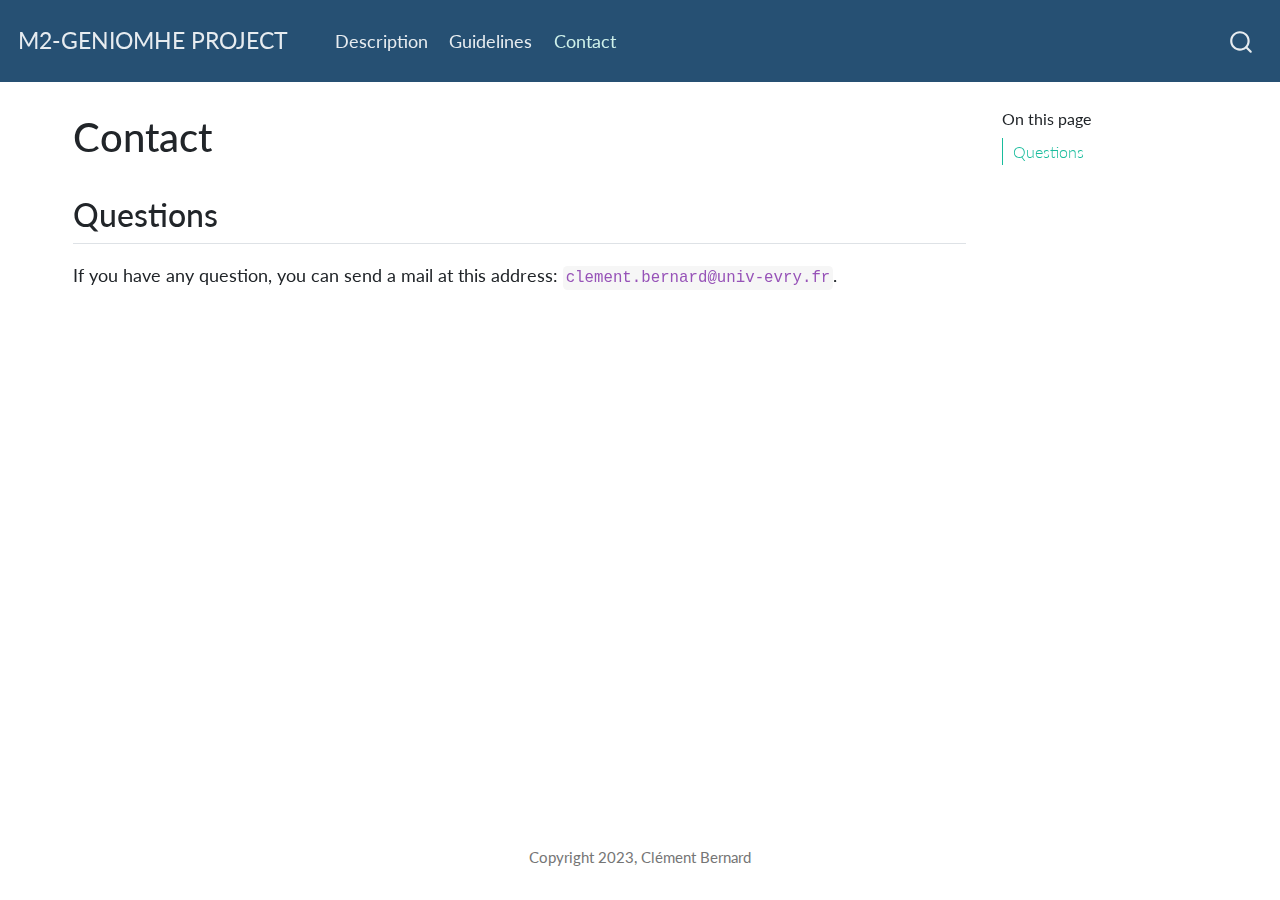
==== docs/pages/contact.html @ c9a7657a "add(website)" ====
<!DOCTYPE html>
<html xmlns="http://www.w3.org/1999/xhtml" lang="en" xml:lang="en"><head>

<meta charset="utf-8">
<meta name="generator" content="quarto-1.2.269">

<meta name="viewport" content="width=device-width, initial-scale=1.0, user-scalable=yes">


<title>M2-GENIOMHE PROJECT - Contact</title>
<style>
code{white-space: pre-wrap;}
span.smallcaps{font-variant: small-caps;}
div.columns{display: flex; gap: min(4vw, 1.5em);}
div.column{flex: auto; overflow-x: auto;}
div.hanging-indent{margin-left: 1.5em; text-indent: -1.5em;}
ul.task-list{list-style: none;}
ul.task-list li input[type="checkbox"] {
  width: 0.8em;
  margin: 0 0.8em 0.2em -1.6em;
  vertical-align: middle;
}
</style>


<script src="../site_libs/quarto-nav/quarto-nav.js"></script>
<script src="../site_libs/quarto-nav/headroom.min.js"></script>
<script src="../site_libs/clipboard/clipboard.min.js"></script>
<script src="../site_libs/quarto-search/autocomplete.umd.js"></script>
<script src="../site_libs/quarto-search/fuse.min.js"></script>
<script src="../site_libs/quarto-search/quarto-search.js"></script>
<meta name="quarto:offset" content="../">
<script src="../site_libs/quarto-html/quarto.js"></script>
<script src="../site_libs/quarto-html/popper.min.js"></script>
<script src="../site_libs/quarto-html/tippy.umd.min.js"></script>
<script src="../site_libs/quarto-html/anchor.min.js"></script>
<link href="../site_libs/quarto-html/tippy.css" rel="stylesheet">
<link href="../site_libs/quarto-html/quarto-syntax-highlighting.css" rel="stylesheet" id="quarto-text-highlighting-styles">
<script src="../site_libs/bootstrap/bootstrap.min.js"></script>
<link href="../site_libs/bootstrap/bootstrap-icons.css" rel="stylesheet">
<link href="../site_libs/bootstrap/bootstrap.min.css" rel="stylesheet" id="quarto-bootstrap" data-mode="light">
<script id="quarto-search-options" type="application/json">{
  "location": "navbar",
  "copy-button": false,
  "collapse-after": 3,
  "panel-placement": "end",
  "type": "overlay",
  "limit": 20,
  "language": {
    "search-no-results-text": "No results",
    "search-matching-documents-text": "matching documents",
    "search-copy-link-title": "Copy link to search",
    "search-hide-matches-text": "Hide additional matches",
    "search-more-match-text": "more match in this document",
    "search-more-matches-text": "more matches in this document",
    "search-clear-button-title": "Clear",
    "search-detached-cancel-button-title": "Cancel",
    "search-submit-button-title": "Submit"
  }
}</script>


<link rel="stylesheet" href="../styles.css">
</head>

<body class="nav-fixed">

<div id="quarto-search-results"></div>
  <header id="quarto-header" class="headroom fixed-top">
    <nav class="navbar navbar-expand-lg navbar-dark ">
      <div class="navbar-container container-fluid">
      <div class="navbar-brand-container">
    <a class="navbar-brand" href="../index.html">
    <span class="navbar-title">M2-GENIOMHE PROJECT</span>
    </a>
  </div>
          <button class="navbar-toggler" type="button" data-bs-toggle="collapse" data-bs-target="#navbarCollapse" aria-controls="navbarCollapse" aria-expanded="false" aria-label="Toggle navigation" onclick="if (window.quartoToggleHeadroom) { window.quartoToggleHeadroom(); }">
  <span class="navbar-toggler-icon"></span>
</button>
          <div class="collapse navbar-collapse" id="navbarCollapse">
            <ul class="navbar-nav navbar-nav-scroll me-auto">
  <li class="nav-item">
    <a class="nav-link" href="../index.html">
 <span class="menu-text">Description</span></a>
  </li>  
  <li class="nav-item">
    <a class="nav-link" href="../pages/guideline.html">
 <span class="menu-text">Guidelines</span></a>
  </li>  
  <li class="nav-item">
    <a class="nav-link active" href="../pages/contact.html" aria-current="page">
 <span class="menu-text">Contact</span></a>
  </li>  
</ul>
              <div id="quarto-search" class="" title="Search"></div>
          </div> <!-- /navcollapse -->
      </div> <!-- /container-fluid -->
    </nav>
</header>
<!-- content -->
<div id="quarto-content" class="quarto-container page-columns page-rows-contents page-layout-full page-navbar">
<!-- sidebar -->
<!-- margin-sidebar -->
    <div id="quarto-margin-sidebar" class="sidebar margin-sidebar">
        <nav id="TOC" role="doc-toc" class="toc-active">
    <h2 id="toc-title">On this page</h2>
   
  <ul>
  <li><a href="#questions" id="toc-questions" class="nav-link active" data-scroll-target="#questions">Questions</a></li>
  </ul>
</nav>
    </div>
<!-- main -->
<main class="content column-page-left" id="quarto-document-content">

<header id="title-block-header" class="quarto-title-block default">
<div class="quarto-title">
<h1 class="title">Contact</h1>
</div>



<div class="quarto-title-meta">

    
  
    
  </div>
  

</header>

<section id="questions" class="level2">
<h2 class="anchored" data-anchor-id="questions">Questions</h2>
<p>If you have any question, you can send a mail at this address: <code>clement.bernard@univ-evry.fr</code>.</p>


</section>

</main> <!-- /main -->
<script id="quarto-html-after-body" type="application/javascript">
window.document.addEventListener("DOMContentLoaded", function (event) {
  const toggleBodyColorMode = (bsSheetEl) => {
    const mode = bsSheetEl.getAttribute("data-mode");
    const bodyEl = window.document.querySelector("body");
    if (mode === "dark") {
      bodyEl.classList.add("quarto-dark");
      bodyEl.classList.remove("quarto-light");
    } else {
      bodyEl.classList.add("quarto-light");
      bodyEl.classList.remove("quarto-dark");
    }
  }
  const toggleBodyColorPrimary = () => {
    const bsSheetEl = window.document.querySelector("link#quarto-bootstrap");
    if (bsSheetEl) {
      toggleBodyColorMode(bsSheetEl);
    }
  }
  toggleBodyColorPrimary();  
  const icon = "";
  const anchorJS = new window.AnchorJS();
  anchorJS.options = {
    placement: 'right',
    icon: icon
  };
  anchorJS.add('.anchored');
  const clipboard = new window.ClipboardJS('.code-copy-button', {
    target: function(trigger) {
      return trigger.previousElementSibling;
    }
  });
  clipboard.on('success', function(e) {
    // button target
    const button = e.trigger;
    // don't keep focus
    button.blur();
    // flash "checked"
    button.classList.add('code-copy-button-checked');
    var currentTitle = button.getAttribute("title");
    button.setAttribute("title", "Copied!");
    let tooltip;
    if (window.bootstrap) {
      button.setAttribute("data-bs-toggle", "tooltip");
      button.setAttribute("data-bs-placement", "left");
      button.setAttribute("data-bs-title", "Copied!");
      tooltip = new bootstrap.Tooltip(button, 
        { trigger: "manual", 
          customClass: "code-copy-button-tooltip",
          offset: [0, -8]});
      tooltip.show();    
    }
    setTimeout(function() {
      if (tooltip) {
        tooltip.hide();
        button.removeAttribute("data-bs-title");
        button.removeAttribute("data-bs-toggle");
        button.removeAttribute("data-bs-placement");
      }
      button.setAttribute("title", currentTitle);
      button.classList.remove('code-copy-button-checked');
    }, 1000);
    // clear code selection
    e.clearSelection();
  });
  function tippyHover(el, contentFn) {
    const config = {
      allowHTML: true,
      content: contentFn,
      maxWidth: 500,
      delay: 100,
      arrow: false,
      appendTo: function(el) {
          return el.parentElement;
      },
      interactive: true,
      interactiveBorder: 10,
      theme: 'quarto',
      placement: 'bottom-start'
    };
    window.tippy(el, config); 
  }
  const noterefs = window.document.querySelectorAll('a[role="doc-noteref"]');
  for (var i=0; i<noterefs.length; i++) {
    const ref = noterefs[i];
    tippyHover(ref, function() {
      // use id or data attribute instead here
      let href = ref.getAttribute('data-footnote-href') || ref.getAttribute('href');
      try { href = new URL(href).hash; } catch {}
      const id = href.replace(/^#\/?/, "");
      const note = window.document.getElementById(id);
      return note.innerHTML;
    });
  }
  const findCites = (el) => {
    const parentEl = el.parentElement;
    if (parentEl) {
      const cites = parentEl.dataset.cites;
      if (cites) {
        return {
          el,
          cites: cites.split(' ')
        };
      } else {
        return findCites(el.parentElement)
      }
    } else {
      return undefined;
    }
  };
  var bibliorefs = window.document.querySelectorAll('a[role="doc-biblioref"]');
  for (var i=0; i<bibliorefs.length; i++) {
    const ref = bibliorefs[i];
    const citeInfo = findCites(ref);
    if (citeInfo) {
      tippyHover(citeInfo.el, function() {
        var popup = window.document.createElement('div');
        citeInfo.cites.forEach(function(cite) {
          var citeDiv = window.document.createElement('div');
          citeDiv.classList.add('hanging-indent');
          citeDiv.classList.add('csl-entry');
          var biblioDiv = window.document.getElementById('ref-' + cite);
          if (biblioDiv) {
            citeDiv.innerHTML = biblioDiv.innerHTML;
          }
          popup.appendChild(citeDiv);
        });
        return popup.innerHTML;
      });
    }
  }
});
</script>
</div> <!-- /content -->
<footer class="footer">
  <div class="nav-footer">
      <div class="nav-footer-center">Copyright 2023, Clément Bernard</div>
  </div>
</footer>



</body></html>
---- docs/site_libs/quarto-html/tippy.css ----
.tippy-box[data-animation=fade][data-state=hidden]{opacity:0}[data-tippy-root]{max-width:calc(100vw - 10px)}.tippy-box{position:relative;background-color:#333;color:#fff;border-radius:4px;font-size:14px;line-height:1.4;white-space:normal;outline:0;transition-property:transform,visibility,opacity}.tippy-box[data-placement^=top]>.tippy-arrow{bottom:0}.tippy-box[data-placement^=top]>.tippy-arrow:before{bottom:-7px;left:0;border-width:8px 8px 0;border-top-color:initial;transform-origin:center top}.tippy-box[data-placement^=bottom]>.tippy-arrow{top:0}.tippy-box[data-placement^=bottom]>.tippy-arrow:before{top:-7px;left:0;border-width:0 8px 8px;border-bottom-color:initial;transform-origin:center bottom}.tippy-box[data-placement^=left]>.tippy-arrow{right:0}.tippy-box[data-placement^=left]>.tippy-arrow:before{border-width:8px 0 8px 8px;border-left-color:initial;right:-7px;transform-origin:center left}.tippy-box[data-placement^=right]>.tippy-arrow{left:0}.tippy-box[data-placement^=right]>.tippy-arrow:before{left:-7px;border-width:8px 8px 8px 0;border-right-color:initial;transform-origin:center right}.tippy-box[data-inertia][data-state=visible]{transition-timing-function:cubic-bezier(.54,1.5,.38,1.11)}.tippy-arrow{width:16px;height:16px;color:#333}.tippy-arrow:before{content:"";position:absolute;border-color:transparent;border-style:solid}.tippy-content{position:relative;padding:5px 9px;z-index:1}
---- docs/site_libs/quarto-html/quarto-syntax-highlighting.css ----
/* quarto syntax highlight colors */
:root {
  --quarto-hl-ot-color: #003B4F;
  --quarto-hl-at-color: #657422;
  --quarto-hl-ss-color: #20794D;
  --quarto-hl-an-color: #5E5E5E;
  --quarto-hl-fu-color: #4758AB;
  --quarto-hl-st-color: #20794D;
  --quarto-hl-cf-color: #003B4F;
  --quarto-hl-op-color: #5E5E5E;
  --quarto-hl-er-color: #AD0000;
  --quarto-hl-bn-color: #AD0000;
  --quarto-hl-al-color: #AD0000;
  --quarto-hl-va-color: #111111;
  --quarto-hl-bu-color: inherit;
  --quarto-hl-ex-color: inherit;
  --quarto-hl-pp-color: #AD0000;
  --quarto-hl-in-color: #5E5E5E;
  --quarto-hl-vs-color: #20794D;
  --quarto-hl-wa-color: #5E5E5E;
  --quarto-hl-do-color: #5E5E5E;
  --quarto-hl-im-color: #00769E;
  --quarto-hl-ch-color: #20794D;
  --quarto-hl-dt-color: #AD0000;
  --quarto-hl-fl-color: #AD0000;
  --quarto-hl-co-color: #5E5E5E;
  --quarto-hl-cv-color: #5E5E5E;
  --quarto-hl-cn-color: #8f5902;
  --quarto-hl-sc-color: #5E5E5E;
  --quarto-hl-dv-color: #AD0000;
  --quarto-hl-kw-color: #003B4F;
}

/* other quarto variables */
:root {
  --quarto-font-monospace: SFMono-Regular, Menlo, Monaco, Consolas, "Liberation Mono", "Courier New", monospace;
}

pre > code.sourceCode > span {
  color: #003B4F;
}

code span {
  color: #003B4F;
}

code.sourceCode > span {
  color: #003B4F;
}

div.sourceCode,
div.sourceCode pre.sourceCode {
  color: #003B4F;
}

code span.ot {
  color: #003B4F;
}

code span.at {
  color: #657422;
}

code span.ss {
  color: #20794D;
}

code span.an {
  color: #5E5E5E;
}

code span.fu {
  color: #4758AB;
}

code span.st {
  color: #20794D;
}

code span.cf {
  color: #003B4F;
}

code span.op {
  color: #5E5E5E;
}

code span.er {
  color: #AD0000;
}

code span.bn {
  color: #AD0000;
}

code span.al {
  color: #AD0000;
}

code span.va {
  color: #111111;
}

code span.pp {
  color: #AD0000;
}

code span.in {
  color: #5E5E5E;
}

code span.vs {
  color: #20794D;
}

code span.wa {
  color: #5E5E5E;
  font-style: italic;
}

code span.do {
  color: #5E5E5E;
  font-style: italic;
}

code span.im {
  color: #00769E;
}

code span.ch {
  color: #20794D;
}

code span.dt {
  color: #AD0000;
}

code span.fl {
  color: #AD0000;
}

code span.co {
  color: #5E5E5E;
}

code span.cv {
  color: #5E5E5E;
  font-style: italic;
}

code span.cn {
  color: #8f5902;
}

code span.sc {
  color: #5E5E5E;
}

code span.dv {
  color: #AD0000;
}

code span.kw {
  color: #003B4F;
}

.prevent-inlining {
  content: "</";
}

/*# sourceMappingURL=debc5d5d77c3f9108843748ff7464032.css.map */
---- docs/styles.css ----
/* css styles */
body {
   h1 : black;
   }
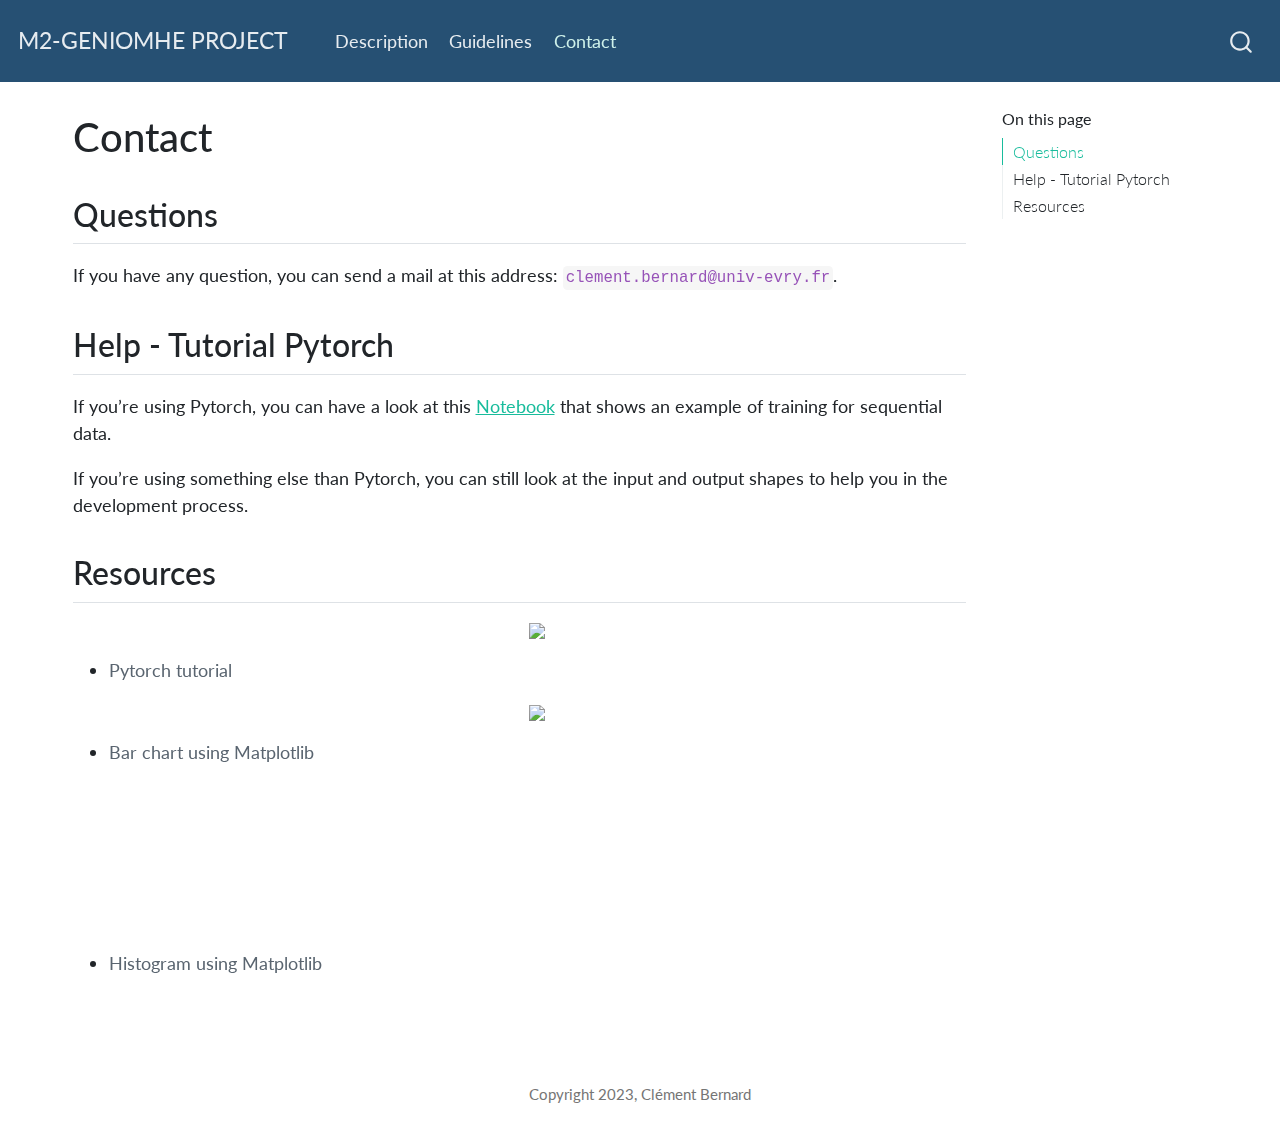
==== commit 077df8a6: "add(notebook example)" ====
--- a/docs/pages/contact.html
+++ b/docs/pages/contact.html
@@ -107,6 +107,8 @@
    
   <ul>
   <li><a href="#questions" id="toc-questions" class="nav-link active" data-scroll-target="#questions">Questions</a></li>
+  <li><a href="#help---tutorial-pytorch" id="toc-help---tutorial-pytorch" class="nav-link" data-scroll-target="#help---tutorial-pytorch">Help - Tutorial Pytorch</a></li>
+  <li><a href="#resources" id="toc-resources" class="nav-link" data-scroll-target="#resources">Resources</a></li>
   </ul>
 </nav>
     </div>
@@ -133,6 +135,34 @@
 <section id="questions" class="level2">
 <h2 class="anchored" data-anchor-id="questions">Questions</h2>
 <p>If you have any question, you can send a mail at this address: <code>clement.bernard@univ-evry.fr</code>.</p>
+</section>
+<section id="help---tutorial-pytorch" class="level2">
+<h2 class="anchored" data-anchor-id="help---tutorial-pytorch">Help - Tutorial Pytorch</h2>
+<p>If you’re using Pytorch, you can have a look at this <a href="https://colab.research.google.com/drive/1LmxkKsUhDXUnl3XW2-JEsZocPx2arepL?usp=sharing">Notebook</a> that shows an example of training for sequential data.</p>
+<p>If you’re using something else than Pytorch, you can still look at the input and output shapes to help you in the development process.</p>
+</section>
+<section id="resources" class="level2">
+<h2 class="anchored" data-anchor-id="resources">Resources</h2>
+<ul>
+<li><div class="quarto-figure quarto-figure-center">
+<figure class="figure">
+<p><img src="https://www.learnpytorch.io/02_pytorch_classification/.png" class="img-fluid figure-img"></p>
+<p></p><figcaption class="figure-caption">Pytorch tutorial</figcaption><p></p>
+</figure>
+</div></li>
+<li><div class="quarto-figure quarto-figure-center">
+<figure class="figure">
+<p><img src="https://pythonspot.com/matplotlib-bar-chart/.png" class="img-fluid figure-img"></p>
+<p></p><figcaption class="figure-caption">Bar chart using Matplotlib</figcaption><p></p>
+</figure>
+</div></li>
+<li><div class="quarto-figure quarto-figure-center">
+<figure class="figure">
+<p><embed src="https://matplotlib.org/stable/api/_as_gen/matplotlib.pyplot.hist.html" class="img-fluid"></p>
+<p></p><figcaption class="figure-caption">Histogram using Matplotlib</figcaption><p></p>
+</figure>
+</div></li>
+</ul>
 
 
 </section>
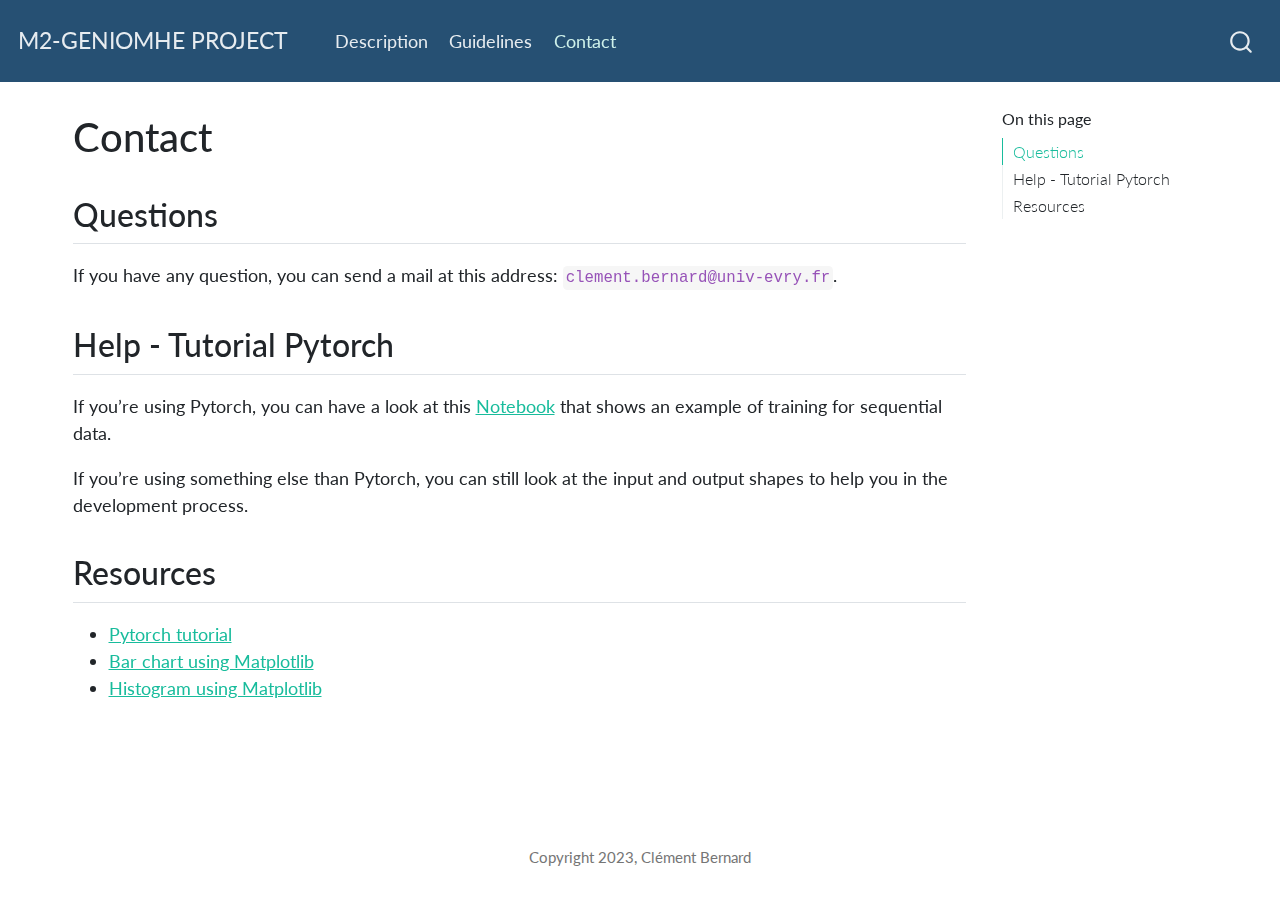
==== commit a675d8a2: "fix(typo)" ====
--- a/docs/pages/contact.html
+++ b/docs/pages/contact.html
@@ -144,24 +144,9 @@
 <section id="resources" class="level2">
 <h2 class="anchored" data-anchor-id="resources">Resources</h2>
 <ul>
-<li><div class="quarto-figure quarto-figure-center">
-<figure class="figure">
-<p><img src="https://www.learnpytorch.io/02_pytorch_classification/.png" class="img-fluid figure-img"></p>
-<p></p><figcaption class="figure-caption">Pytorch tutorial</figcaption><p></p>
-</figure>
-</div></li>
-<li><div class="quarto-figure quarto-figure-center">
-<figure class="figure">
-<p><img src="https://pythonspot.com/matplotlib-bar-chart/.png" class="img-fluid figure-img"></p>
-<p></p><figcaption class="figure-caption">Bar chart using Matplotlib</figcaption><p></p>
-</figure>
-</div></li>
-<li><div class="quarto-figure quarto-figure-center">
-<figure class="figure">
-<p><embed src="https://matplotlib.org/stable/api/_as_gen/matplotlib.pyplot.hist.html" class="img-fluid"></p>
-<p></p><figcaption class="figure-caption">Histogram using Matplotlib</figcaption><p></p>
-</figure>
-</div></li>
+<li><a href="https://www.learnpytorch.io/02_pytorch_classification/">Pytorch tutorial</a></li>
+<li><a href="https://pythonspot.com/matplotlib-bar-chart/">Bar chart using Matplotlib</a></li>
+<li><a href="https://matplotlib.org/stable/api/_as_gen/matplotlib.pyplot.hist.html">Histogram using Matplotlib</a></li>
 </ul>
 
 
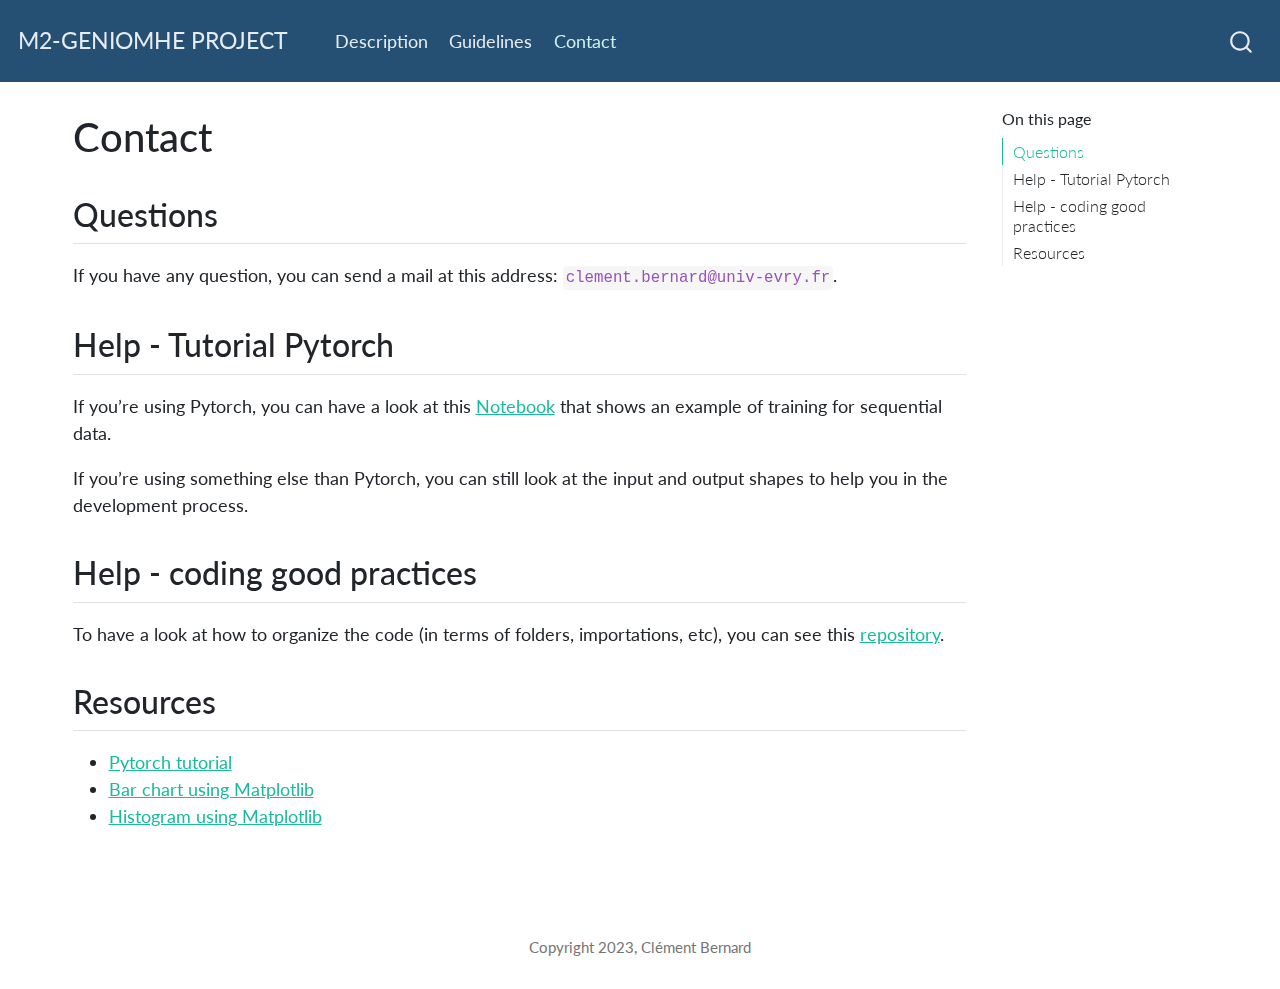
==== commit e61aa2eb: "add(code good practices link)" ====
--- a/docs/pages/contact.html
+++ b/docs/pages/contact.html
@@ -108,6 +108,7 @@
   <ul>
   <li><a href="#questions" id="toc-questions" class="nav-link active" data-scroll-target="#questions">Questions</a></li>
   <li><a href="#help---tutorial-pytorch" id="toc-help---tutorial-pytorch" class="nav-link" data-scroll-target="#help---tutorial-pytorch">Help - Tutorial Pytorch</a></li>
+  <li><a href="#help---coding-good-practices" id="toc-help---coding-good-practices" class="nav-link" data-scroll-target="#help---coding-good-practices">Help - coding good practices</a></li>
   <li><a href="#resources" id="toc-resources" class="nav-link" data-scroll-target="#resources">Resources</a></li>
   </ul>
 </nav>
@@ -140,6 +141,10 @@
 <h2 class="anchored" data-anchor-id="help---tutorial-pytorch">Help - Tutorial Pytorch</h2>
 <p>If you’re using Pytorch, you can have a look at this <a href="https://colab.research.google.com/drive/1LmxkKsUhDXUnl3XW2-JEsZocPx2arepL?usp=sharing">Notebook</a> that shows an example of training for sequential data.</p>
 <p>If you’re using something else than Pytorch, you can still look at the input and output shapes to help you in the development process.</p>
+</section>
+<section id="help---coding-good-practices" class="level2">
+<h2 class="anchored" data-anchor-id="help---coding-good-practices">Help - coding good practices</h2>
+<p>To have a look at how to organize the code (in terms of folders, importations, etc), you can see this <a href="https://github.com/clementbernardd/m2_project_good_practices/tree/main">repository</a>.</p>
 </section>
 <section id="resources" class="level2">
 <h2 class="anchored" data-anchor-id="resources">Resources</h2>
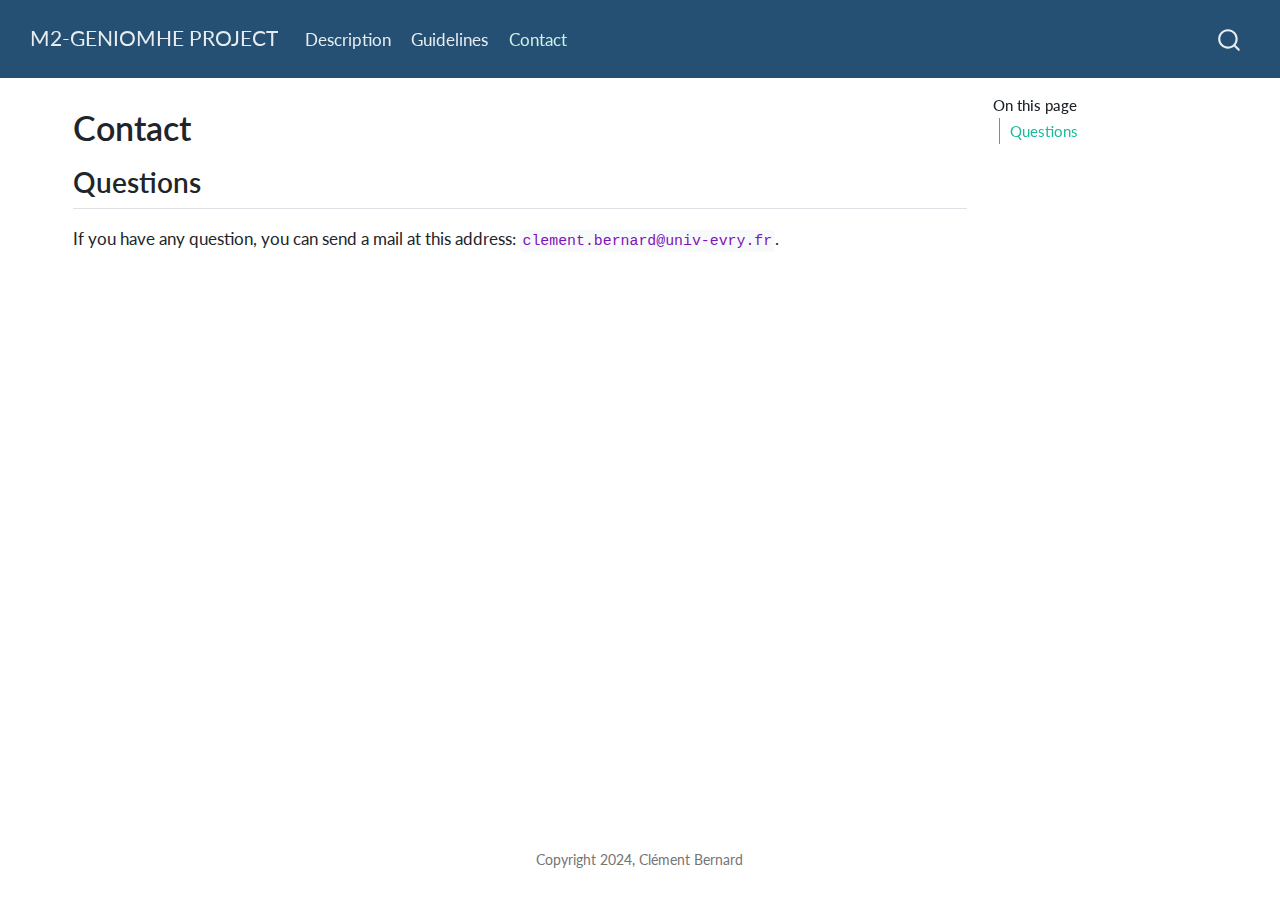
==== commit 72312a87: "initial commit" ====
--- a/docs/pages/contact.html
+++ b/docs/pages/contact.html
@@ -2,12 +2,12 @@
 <html xmlns="http://www.w3.org/1999/xhtml" lang="en" xml:lang="en"><head>
 
 <meta charset="utf-8">
-<meta name="generator" content="quarto-1.2.269">
+<meta name="generator" content="quarto-1.5.45">
 
 <meta name="viewport" content="width=device-width, initial-scale=1.0, user-scalable=yes">
 
 
-<title>M2-GENIOMHE PROJECT - Contact</title>
+<title>Contact – M2-GENIOMHE PROJECT</title>
 <style>
 code{white-space: pre-wrap;}
 span.smallcaps{font-variant: small-caps;}
@@ -17,7 +17,7 @@
 ul.task-list{list-style: none;}
 ul.task-list li input[type="checkbox"] {
   width: 0.8em;
-  margin: 0 0.8em 0.2em -1.6em;
+  margin: 0 0.8em 0.2em -1em; /* quarto-specific, see https://github.com/quarto-dev/quarto-cli/issues/4556 */ 
   vertical-align: middle;
 }
 </style>
@@ -45,7 +45,13 @@
   "collapse-after": 3,
   "panel-placement": "end",
   "type": "overlay",
-  "limit": 20,
+  "limit": 50,
+  "keyboard-shortcut": [
+    "f",
+    "/",
+    "s"
+  ],
+  "show-item-context": false,
   "language": {
     "search-no-results-text": "No results",
     "search-matching-documents-text": "matching documents",
@@ -54,8 +60,10 @@
     "search-more-match-text": "more match in this document",
     "search-more-matches-text": "more matches in this document",
     "search-clear-button-title": "Clear",
+    "search-text-placeholder": "",
     "search-detached-cancel-button-title": "Cancel",
-    "search-submit-button-title": "Submit"
+    "search-submit-button-title": "Submit",
+    "search-label": "Search"
   }
 }</script>
 
@@ -67,33 +75,35 @@
 
 <div id="quarto-search-results"></div>
   <header id="quarto-header" class="headroom fixed-top">
-    <nav class="navbar navbar-expand-lg navbar-dark ">
+    <nav class="navbar navbar-expand-lg " data-bs-theme="dark">
       <div class="navbar-container container-fluid">
-      <div class="navbar-brand-container">
+      <div class="navbar-brand-container mx-auto">
     <a class="navbar-brand" href="../index.html">
     <span class="navbar-title">M2-GENIOMHE PROJECT</span>
     </a>
   </div>
-          <button class="navbar-toggler" type="button" data-bs-toggle="collapse" data-bs-target="#navbarCollapse" aria-controls="navbarCollapse" aria-expanded="false" aria-label="Toggle navigation" onclick="if (window.quartoToggleHeadroom) { window.quartoToggleHeadroom(); }">
+            <div id="quarto-search" class="" title="Search"></div>
+          <button class="navbar-toggler" type="button" data-bs-toggle="collapse" data-bs-target="#navbarCollapse" aria-controls="navbarCollapse" role="menu" aria-expanded="false" aria-label="Toggle navigation" onclick="if (window.quartoToggleHeadroom) { window.quartoToggleHeadroom(); }">
   <span class="navbar-toggler-icon"></span>
 </button>
           <div class="collapse navbar-collapse" id="navbarCollapse">
             <ul class="navbar-nav navbar-nav-scroll me-auto">
   <li class="nav-item">
-    <a class="nav-link" href="../index.html">
- <span class="menu-text">Description</span></a>
+    <a class="nav-link" href="../index.html"> 
+<span class="menu-text">Description</span></a>
   </li>  
   <li class="nav-item">
-    <a class="nav-link" href="../pages/guideline.html">
- <span class="menu-text">Guidelines</span></a>
+    <a class="nav-link" href="../pages/guideline.html"> 
+<span class="menu-text">Guidelines</span></a>
   </li>  
   <li class="nav-item">
-    <a class="nav-link active" href="../pages/contact.html" aria-current="page">
- <span class="menu-text">Contact</span></a>
+    <a class="nav-link active" href="../pages/contact.html" aria-current="page"> 
+<span class="menu-text">Contact</span></a>
   </li>  
 </ul>
-              <div id="quarto-search" class="" title="Search"></div>
           </div> <!-- /navcollapse -->
+            <div class="quarto-navbar-tools">
+</div>
       </div> <!-- /container-fluid -->
     </nav>
 </header>
@@ -107,9 +117,6 @@
    
   <ul>
   <li><a href="#questions" id="toc-questions" class="nav-link active" data-scroll-target="#questions">Questions</a></li>
-  <li><a href="#help---tutorial-pytorch" id="toc-help---tutorial-pytorch" class="nav-link" data-scroll-target="#help---tutorial-pytorch">Help - Tutorial Pytorch</a></li>
-  <li><a href="#help---coding-good-practices" id="toc-help---coding-good-practices" class="nav-link" data-scroll-target="#help---coding-good-practices">Help - coding good practices</a></li>
-  <li><a href="#resources" id="toc-resources" class="nav-link" data-scroll-target="#resources">Resources</a></li>
   </ul>
 </nav>
     </div>
@@ -123,7 +130,7 @@
 
 
 
-<div class="quarto-title-meta">
+<div class="quarto-title-meta column-page-left">
 
     
   
@@ -131,28 +138,13 @@
   </div>
   
 
+
 </header>
+
 
 <section id="questions" class="level2">
 <h2 class="anchored" data-anchor-id="questions">Questions</h2>
 <p>If you have any question, you can send a mail at this address: <code>clement.bernard@univ-evry.fr</code>.</p>
-</section>
-<section id="help---tutorial-pytorch" class="level2">
-<h2 class="anchored" data-anchor-id="help---tutorial-pytorch">Help - Tutorial Pytorch</h2>
-<p>If you’re using Pytorch, you can have a look at this <a href="https://colab.research.google.com/drive/1LmxkKsUhDXUnl3XW2-JEsZocPx2arepL?usp=sharing">Notebook</a> that shows an example of training for sequential data.</p>
-<p>If you’re using something else than Pytorch, you can still look at the input and output shapes to help you in the development process.</p>
-</section>
-<section id="help---coding-good-practices" class="level2">
-<h2 class="anchored" data-anchor-id="help---coding-good-practices">Help - coding good practices</h2>
-<p>To have a look at how to organize the code (in terms of folders, importations, etc), you can see this <a href="https://github.com/clementbernardd/m2_project_good_practices/tree/main">repository</a>.</p>
-</section>
-<section id="resources" class="level2">
-<h2 class="anchored" data-anchor-id="resources">Resources</h2>
-<ul>
-<li><a href="https://www.learnpytorch.io/02_pytorch_classification/">Pytorch tutorial</a></li>
-<li><a href="https://pythonspot.com/matplotlib-bar-chart/">Bar chart using Matplotlib</a></li>
-<li><a href="https://matplotlib.org/stable/api/_as_gen/matplotlib.pyplot.hist.html">Histogram using Matplotlib</a></li>
-</ul>
 
 
 </section>
@@ -185,12 +177,15 @@
     icon: icon
   };
   anchorJS.add('.anchored');
-  const clipboard = new window.ClipboardJS('.code-copy-button', {
-    target: function(trigger) {
-      return trigger.previousElementSibling;
-    }
-  });
-  clipboard.on('success', function(e) {
+  const isCodeAnnotation = (el) => {
+    for (const clz of el.classList) {
+      if (clz.startsWith('code-annotation-')) {                     
+        return true;
+      }
+    }
+    return false;
+  }
+  const onCopySuccess = function(e) {
     // button target
     const button = e.trigger;
     // don't keep focus
@@ -222,11 +217,50 @@
     }, 1000);
     // clear code selection
     e.clearSelection();
+  }
+  const getTextToCopy = function(trigger) {
+      const codeEl = trigger.previousElementSibling.cloneNode(true);
+      for (const childEl of codeEl.children) {
+        if (isCodeAnnotation(childEl)) {
+          childEl.remove();
+        }
+      }
+      return codeEl.innerText;
+  }
+  const clipboard = new window.ClipboardJS('.code-copy-button:not([data-in-quarto-modal])', {
+    text: getTextToCopy
   });
-  function tippyHover(el, contentFn) {
+  clipboard.on('success', onCopySuccess);
+  if (window.document.getElementById('quarto-embedded-source-code-modal')) {
+    // For code content inside modals, clipBoardJS needs to be initialized with a container option
+    // TODO: Check when it could be a function (https://github.com/zenorocha/clipboard.js/issues/860)
+    const clipboardModal = new window.ClipboardJS('.code-copy-button[data-in-quarto-modal]', {
+      text: getTextToCopy,
+      container: window.document.getElementById('quarto-embedded-source-code-modal')
+    });
+    clipboardModal.on('success', onCopySuccess);
+  }
+    var localhostRegex = new RegExp(/^(?:http|https):\/\/localhost\:?[0-9]*\//);
+    var mailtoRegex = new RegExp(/^mailto:/);
+      var filterRegex = new RegExp('/' + window.location.host + '/');
+    var isInternal = (href) => {
+        return filterRegex.test(href) || localhostRegex.test(href) || mailtoRegex.test(href);
+    }
+    // Inspect non-navigation links and adorn them if external
+ 	var links = window.document.querySelectorAll('a[href]:not(.nav-link):not(.navbar-brand):not(.toc-action):not(.sidebar-link):not(.sidebar-item-toggle):not(.pagination-link):not(.no-external):not([aria-hidden]):not(.dropdown-item):not(.quarto-navigation-tool):not(.about-link)');
+    for (var i=0; i<links.length; i++) {
+      const link = links[i];
+      if (!isInternal(link.href)) {
+        // undo the damage that might have been done by quarto-nav.js in the case of
+        // links that we want to consider external
+        if (link.dataset.originalHref !== undefined) {
+          link.href = link.dataset.originalHref;
+        }
+      }
+    }
+  function tippyHover(el, contentFn, onTriggerFn, onUntriggerFn) {
     const config = {
       allowHTML: true,
-      content: contentFn,
       maxWidth: 500,
       delay: 100,
       arrow: false,
@@ -236,8 +270,17 @@
       interactive: true,
       interactiveBorder: 10,
       theme: 'quarto',
-      placement: 'bottom-start'
+      placement: 'bottom-start',
     };
+    if (contentFn) {
+      config.content = contentFn;
+    }
+    if (onTriggerFn) {
+      config.onTrigger = onTriggerFn;
+    }
+    if (onUntriggerFn) {
+      config.onUntrigger = onUntriggerFn;
+    }
     window.tippy(el, config); 
   }
   const noterefs = window.document.querySelectorAll('a[role="doc-noteref"]');
@@ -249,9 +292,245 @@
       try { href = new URL(href).hash; } catch {}
       const id = href.replace(/^#\/?/, "");
       const note = window.document.getElementById(id);
-      return note.innerHTML;
+      if (note) {
+        return note.innerHTML;
+      } else {
+        return "";
+      }
     });
   }
+  const xrefs = window.document.querySelectorAll('a.quarto-xref');
+  const processXRef = (id, note) => {
+    // Strip column container classes
+    const stripColumnClz = (el) => {
+      el.classList.remove("page-full", "page-columns");
+      if (el.children) {
+        for (const child of el.children) {
+          stripColumnClz(child);
+        }
+      }
+    }
+    stripColumnClz(note)
+    if (id === null || id.startsWith('sec-')) {
+      // Special case sections, only their first couple elements
+      const container = document.createElement("div");
+      if (note.children && note.children.length > 2) {
+        container.appendChild(note.children[0].cloneNode(true));
+        for (let i = 1; i < note.children.length; i++) {
+          const child = note.children[i];
+          if (child.tagName === "P" && child.innerText === "") {
+            continue;
+          } else {
+            container.appendChild(child.cloneNode(true));
+            break;
+          }
+        }
+        if (window.Quarto?.typesetMath) {
+          window.Quarto.typesetMath(container);
+        }
+        return container.innerHTML
+      } else {
+        if (window.Quarto?.typesetMath) {
+          window.Quarto.typesetMath(note);
+        }
+        return note.innerHTML;
+      }
+    } else {
+      // Remove any anchor links if they are present
+      const anchorLink = note.querySelector('a.anchorjs-link');
+      if (anchorLink) {
+        anchorLink.remove();
+      }
+      if (window.Quarto?.typesetMath) {
+        window.Quarto.typesetMath(note);
+      }
+      // TODO in 1.5, we should make sure this works without a callout special case
+      if (note.classList.contains("callout")) {
+        return note.outerHTML;
+      } else {
+        return note.innerHTML;
+      }
+    }
+  }
+  for (var i=0; i<xrefs.length; i++) {
+    const xref = xrefs[i];
+    tippyHover(xref, undefined, function(instance) {
+      instance.disable();
+      let url = xref.getAttribute('href');
+      let hash = undefined; 
+      if (url.startsWith('#')) {
+        hash = url;
+      } else {
+        try { hash = new URL(url).hash; } catch {}
+      }
+      if (hash) {
+        const id = hash.replace(/^#\/?/, "");
+        const note = window.document.getElementById(id);
+        if (note !== null) {
+          try {
+            const html = processXRef(id, note.cloneNode(true));
+            instance.setContent(html);
+          } finally {
+            instance.enable();
+            instance.show();
+          }
+        } else {
+          // See if we can fetch this
+          fetch(url.split('#')[0])
+          .then(res => res.text())
+          .then(html => {
+            const parser = new DOMParser();
+            const htmlDoc = parser.parseFromString(html, "text/html");
+            const note = htmlDoc.getElementById(id);
+            if (note !== null) {
+              const html = processXRef(id, note);
+              instance.setContent(html);
+            } 
+          }).finally(() => {
+            instance.enable();
+            instance.show();
+          });
+        }
+      } else {
+        // See if we can fetch a full url (with no hash to target)
+        // This is a special case and we should probably do some content thinning / targeting
+        fetch(url)
+        .then(res => res.text())
+        .then(html => {
+          const parser = new DOMParser();
+          const htmlDoc = parser.parseFromString(html, "text/html");
+          const note = htmlDoc.querySelector('main.content');
+          if (note !== null) {
+            // This should only happen for chapter cross references
+            // (since there is no id in the URL)
+            // remove the first header
+            if (note.children.length > 0 && note.children[0].tagName === "HEADER") {
+              note.children[0].remove();
+            }
+            const html = processXRef(null, note);
+            instance.setContent(html);
+          } 
+        }).finally(() => {
+          instance.enable();
+          instance.show();
+        });
+      }
+    }, function(instance) {
+    });
+  }
+      let selectedAnnoteEl;
+      const selectorForAnnotation = ( cell, annotation) => {
+        let cellAttr = 'data-code-cell="' + cell + '"';
+        let lineAttr = 'data-code-annotation="' +  annotation + '"';
+        const selector = 'span[' + cellAttr + '][' + lineAttr + ']';
+        return selector;
+      }
+      const selectCodeLines = (annoteEl) => {
+        const doc = window.document;
+        const targetCell = annoteEl.getAttribute("data-target-cell");
+        const targetAnnotation = annoteEl.getAttribute("data-target-annotation");
+        const annoteSpan = window.document.querySelector(selectorForAnnotation(targetCell, targetAnnotation));
+        const lines = annoteSpan.getAttribute("data-code-lines").split(",");
+        const lineIds = lines.map((line) => {
+          return targetCell + "-" + line;
+        })
+        let top = null;
+        let height = null;
+        let parent = null;
+        if (lineIds.length > 0) {
+            //compute the position of the single el (top and bottom and make a div)
+            const el = window.document.getElementById(lineIds[0]);
+            top = el.offsetTop;
+            height = el.offsetHeight;
+            parent = el.parentElement.parentElement;
+          if (lineIds.length > 1) {
+            const lastEl = window.document.getElementById(lineIds[lineIds.length - 1]);
+            const bottom = lastEl.offsetTop + lastEl.offsetHeight;
+            height = bottom - top;
+          }
+          if (top !== null && height !== null && parent !== null) {
+            // cook up a div (if necessary) and position it 
+            let div = window.document.getElementById("code-annotation-line-highlight");
+            if (div === null) {
+              div = window.document.createElement("div");
+              div.setAttribute("id", "code-annotation-line-highlight");
+              div.style.position = 'absolute';
+              parent.appendChild(div);
+            }
+            div.style.top = top - 2 + "px";
+            div.style.height = height + 4 + "px";
+            div.style.left = 0;
+            let gutterDiv = window.document.getElementById("code-annotation-line-highlight-gutter");
+            if (gutterDiv === null) {
+              gutterDiv = window.document.createElement("div");
+              gutterDiv.setAttribute("id", "code-annotation-line-highlight-gutter");
+              gutterDiv.style.position = 'absolute';
+              const codeCell = window.document.getElementById(targetCell);
+              const gutter = codeCell.querySelector('.code-annotation-gutter');
+              gutter.appendChild(gutterDiv);
+            }
+            gutterDiv.style.top = top - 2 + "px";
+            gutterDiv.style.height = height + 4 + "px";
+          }
+          selectedAnnoteEl = annoteEl;
+        }
+      };
+      const unselectCodeLines = () => {
+        const elementsIds = ["code-annotation-line-highlight", "code-annotation-line-highlight-gutter"];
+        elementsIds.forEach((elId) => {
+          const div = window.document.getElementById(elId);
+          if (div) {
+            div.remove();
+          }
+        });
+        selectedAnnoteEl = undefined;
+      };
+        // Handle positioning of the toggle
+    window.addEventListener(
+      "resize",
+      throttle(() => {
+        elRect = undefined;
+        if (selectedAnnoteEl) {
+          selectCodeLines(selectedAnnoteEl);
+        }
+      }, 10)
+    );
+    function throttle(fn, ms) {
+    let throttle = false;
+    let timer;
+      return (...args) => {
+        if(!throttle) { // first call gets through
+            fn.apply(this, args);
+            throttle = true;
+        } else { // all the others get throttled
+            if(timer) clearTimeout(timer); // cancel #2
+            timer = setTimeout(() => {
+              fn.apply(this, args);
+              timer = throttle = false;
+            }, ms);
+        }
+      };
+    }
+      // Attach click handler to the DT
+      const annoteDls = window.document.querySelectorAll('dt[data-target-cell]');
+      for (const annoteDlNode of annoteDls) {
+        annoteDlNode.addEventListener('click', (event) => {
+          const clickedEl = event.target;
+          if (clickedEl !== selectedAnnoteEl) {
+            unselectCodeLines();
+            const activeEl = window.document.querySelector('dt[data-target-cell].code-annotation-active');
+            if (activeEl) {
+              activeEl.classList.remove('code-annotation-active');
+            }
+            selectCodeLines(clickedEl);
+            clickedEl.classList.add('code-annotation-active');
+          } else {
+            // Unselect the line
+            unselectCodeLines();
+            clickedEl.classList.remove('code-annotation-active');
+          }
+        });
+      }
   const findCites = (el) => {
     const parentEl = el.parentElement;
     if (parentEl) {
@@ -294,10 +573,19 @@
 </div> <!-- /content -->
 <footer class="footer">
   <div class="nav-footer">
-      <div class="nav-footer-center">Copyright 2023, Clément Bernard</div>
+    <div class="nav-footer-left">
+      &nbsp;
+    </div>   
+    <div class="nav-footer-center">
+<p>Copyright 2024, Clément Bernard</p>
+</div>
+    <div class="nav-footer-right">
+      &nbsp;
+    </div>
   </div>
 </footer>
 
 
 
+
 </body></html>--- a/docs/site_libs/quarto-html/quarto-syntax-highlighting.css
+++ b/docs/site_libs/quarto-html/quarto-syntax-highlighting.css
@@ -55,62 +55,86 @@
 
 code span.ot {
   color: #003B4F;
+  font-style: inherit;
 }
 
 code span.at {
   color: #657422;
+  font-style: inherit;
 }
 
 code span.ss {
   color: #20794D;
+  font-style: inherit;
 }
 
 code span.an {
   color: #5E5E5E;
+  font-style: inherit;
 }
 
 code span.fu {
   color: #4758AB;
+  font-style: inherit;
 }
 
 code span.st {
   color: #20794D;
+  font-style: inherit;
 }
 
 code span.cf {
   color: #003B4F;
+  font-weight: bold;
+  font-style: inherit;
 }
 
 code span.op {
   color: #5E5E5E;
+  font-style: inherit;
 }
 
 code span.er {
   color: #AD0000;
+  font-style: inherit;
 }
 
 code span.bn {
   color: #AD0000;
+  font-style: inherit;
 }
 
 code span.al {
   color: #AD0000;
+  font-style: inherit;
 }
 
 code span.va {
   color: #111111;
+  font-style: inherit;
+}
+
+code span.bu {
+  font-style: inherit;
+}
+
+code span.ex {
+  font-style: inherit;
 }
 
 code span.pp {
   color: #AD0000;
+  font-style: inherit;
 }
 
 code span.in {
   color: #5E5E5E;
+  font-style: inherit;
 }
 
 code span.vs {
   color: #20794D;
+  font-style: inherit;
 }
 
 code span.wa {
@@ -125,22 +149,27 @@
 
 code span.im {
   color: #00769E;
+  font-style: inherit;
 }
 
 code span.ch {
   color: #20794D;
+  font-style: inherit;
 }
 
 code span.dt {
   color: #AD0000;
+  font-style: inherit;
 }
 
 code span.fl {
   color: #AD0000;
+  font-style: inherit;
 }
 
 code span.co {
   color: #5E5E5E;
+  font-style: inherit;
 }
 
 code span.cv {
@@ -150,18 +179,23 @@
 
 code span.cn {
   color: #8f5902;
+  font-style: inherit;
 }
 
 code span.sc {
   color: #5E5E5E;
+  font-style: inherit;
 }
 
 code span.dv {
   color: #AD0000;
+  font-style: inherit;
 }
 
 code span.kw {
   color: #003B4F;
+  font-weight: bold;
+  font-style: inherit;
 }
 
 .prevent-inlining {
